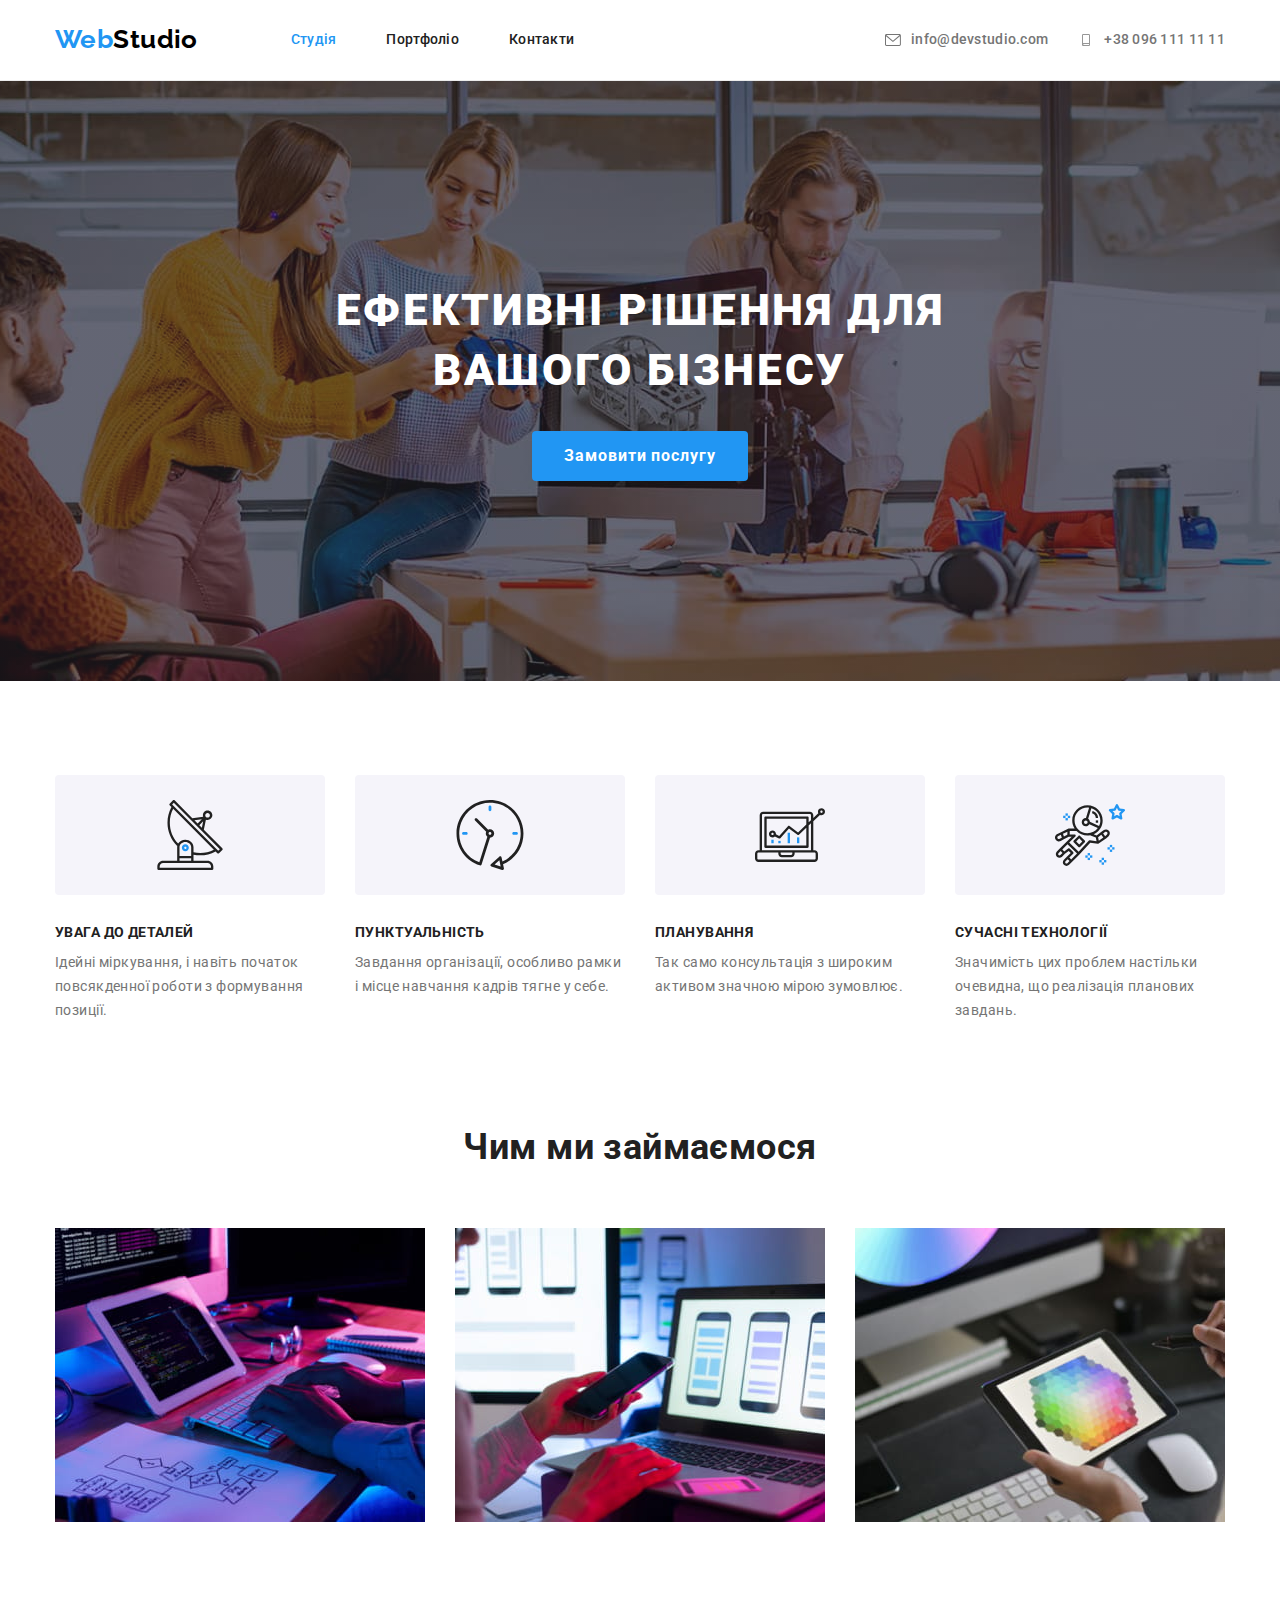
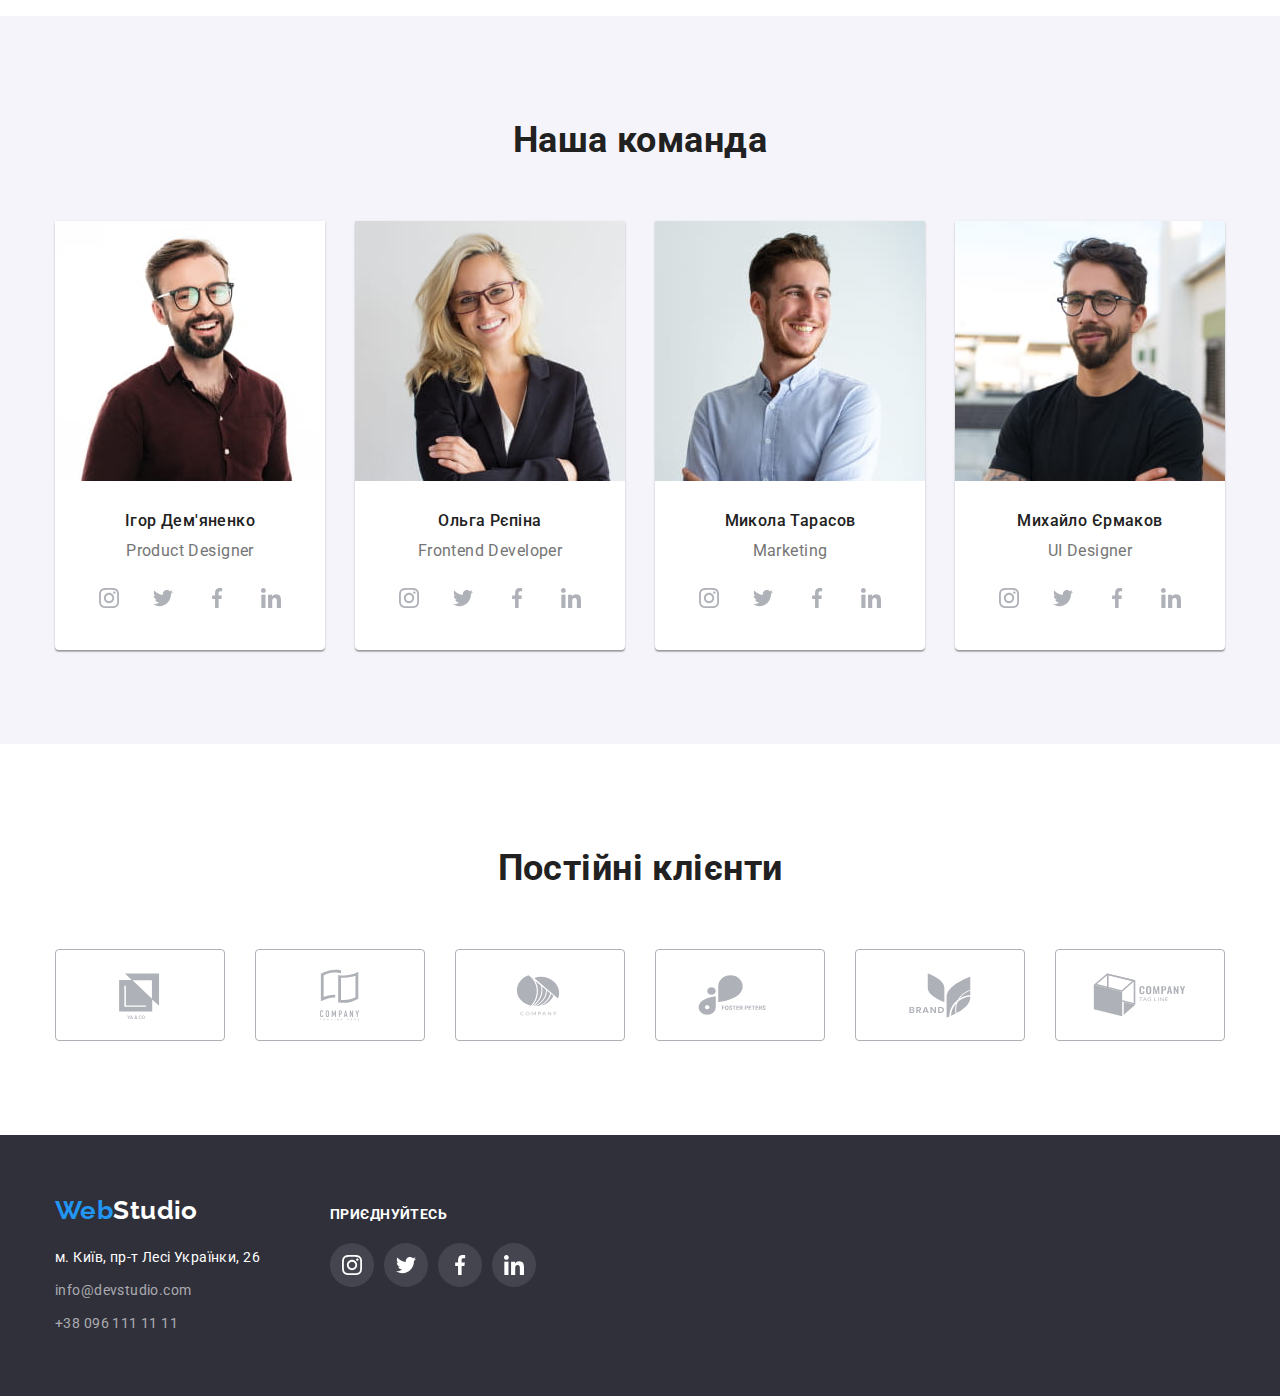
==== index.html @ e2927cfb "склоновано з проєкту goit-markup-hw-04" ====
<!DOCTYPE html>
<html lang="uk">
<head>
   <meta charset="UTF-8">
   <meta http-equiv="X-UA-Compatible" content="IE=edge">
   <meta name="viewport" content="width=device-width, initial-scale=1.0">
   <title>WebStudio</title>

   <link rel="preconnect" href="https://fonts.googleapis.com">
   <link rel="preconnect" href="https://fonts.gstatic.com" crossorigin>
   <link href="https://fonts.googleapis.com/css2?family=Raleway:wght@700&family=Roboto:wght@400;500;700;900&display=swap"
      rel="stylesheet">
   <link rel="stylesheet" href="https://cdnjs.cloudflare.com/ajax/libs/modern-normalize/1.1.0/modern-normalize.min.css">
   <link rel="stylesheet" href="./css/styles.css">
</head>
<body>

   <header class="page-header">
      <div class="main-nav" >
      <nav class="header-nav">
         <a href="./index.html" class="logo"><span class="logo-accent">Web</span>Studio</a>
         <ul class="site-nav list">
            <li class="item"><a href="./index.html" class="link current">Студія</a></li>
            <li class="item"><a href="./portfolio.html" class="link">Портфоліо</a></li>
            <li class="item"><a href="#" class="link">Контакти</a></li>
         </ul>
      </nav>   
      <ul class="contact-nav list">
         <li class="item">
            <a href="mailto:info@devstudio.com" class="link">
               <svg class="icon-envelope">
                  <use href="./images/icons.svg#icon-envelope"></use>
               </svg>
            info@devstudio.com
            </a>
         </li>
         <li class="item">
            <a href="tel:+380961111111" class="link">
               <svg class="icon-smartphone">
                  <use href="./images/icons.svg#icon-smartphone"></use>
               </svg>
            +38 096 111 11 11
            </a>
         </li>
      </ul> 
      </div>
   </header>

   <main>

<!--hero-->
      <section class="hero section">
         <div class="container hero-content">
            <h1 class="hero-title">Ефективні рішення для вашого бізнесу</h1>
            <button type="button" class="button primary hero-em pointer">Замовити послугу</button>
         </div>
      </section>


<!--features-->
      <section class="section">  
         <div class="container"></div>
         <!--заховати в css для індексатора <h2>Особливості</h2>-->
         <h2 class="section-title visually-hidden">Особливості</h2>  
            <ul class="features list">
               <li class="item">
                  <div class="feature-thumb"> 
                     <svg class="feature-icon">
                        <use href="./images/icons.svg#icon-antenna"></use>
                     </svg>
                  </div>
                  <h3 class="title">Увага до деталей</h3>
                  <p class="text">Ідейні міркування, і навіть початок повсякденної роботи з формування позиції.</p>
               </li>
               <li class="item">
                  <div class="feature-thumb">
                     <svg class="feature-icon">
                        <use href="./images/icons.svg#icon-clock"></use>
                     </svg>
                  </div>
                  <h3 class="title">Пунктуальність</h3>
                  <p class="text">Завдання організації, особливо рамки і місце навчання кадрів тягне у себе.</p>
               </li>
               <li class="item">
                  <div class="feature-thumb">
                     <svg class="feature-icon">
                        <use href="./images/icons.svg#icon-diagram"></use>
                     </svg>
                  </div>
                  <h3 class="title">Планування</h3>
                  <p class="text">Так само консультація з широким активом значною мірою зумовлює.</p>  
               </li>
               <li class="item">
                  <div class="feature-thumb">
                     <svg class="feature-icon">
                        <use href="./images/icons.svg#icon-astronaut"></use>
                     </svg>
                  </div>
                  <h3 class="title">Сучасні технології</h3>
                  <p class="text">Значимість цих проблем настільки очевидна, що реалізація планових завдань.</p>
               </li>
            </ul>
         </div>
      </section>

<!--work-->
      <section class="section no-padding-top"><!--no-padding-top-->
         <div class="container">
         <h2 class="section-title works-title">Чим ми займаємося</h2>       
            <ul class="works list">
               <li class="item"><img class="pic" src="./images/img1.jpg" alt="робочий стіл за яким програміст прописує код" width="370"></li>
               <li class="item"><img class="pic" src="./images/img2.jpg" alt="на екрані ноутбука прототип додатку телефона, що тримає в лівій руці" width="370"></li>
               <li class="item"><img class="pic" src="./images/img3.jpg" alt="кольорова палітра на екрані планшету, який в лівій руці" width="370"></li>
            </ul>
         </div>
      </section>

<!--team section-->
      <section class="team section">
         <div class="container">
         <h2 class="section-title team-title">Наша команда</h2>
            <ul class="team list">
               <li class="avatar">
                  <img class="pic userpic" src="./images/avatar1.jpg" alt="молодик чорнявець в окулярах з бородою в коричневій сорочці" width="270">
                  <div class="user-discr"> 
                     <h3 class="title user-title">Ігор Дем'яненко</h3>
                     <p class="text" lang="en">Product Designer</p>
                  </div>
                  <div class="social-thumb">               
                     <ul class="list social-icons">
                        <li class="social-item">
                           <a href="#" class="link social-link">
                              <svg class="social-icon"> 
                                 <use href="./images/icons.svg#icon-instagram"></use>
                              </svg>
                           </a>
                        </li>
                        <li class="social-item">
                           <a href="#" class="link social-link">
                              <svg class="social-icon">
                                 <use href="./images/icons.svg#icon-twitter"></use>
                              </svg>
                           </a>
                        </li>
                        <li class="social-item">
                           <a href="#" class="link social-link">
                              <svg class="social-icon">
                                 <use href="./images/icons.svg#icon-facebook"></use>
                              </svg>
                           </a>
                        </li>
                        <li class="social-item">
                           <a href="#" class="link social-link">
                              <svg class="social-icon">
                                 <use href="./images/icons.svg#icon-linkedin"></use>
                              </svg>
                           </a>
                        </li>
                     </ul>
                  </div>
               </li>
               
               <li class="avatar">
                  <img class="pic userpic" src="./images/avatar2.jpg" alt="молода усміхнена жінка, білявка в окулярах, в чорному жакеті" width="270">
                  <div class="user-discr">
                     <h3 class="title user-title">Ольга Рєпіна</h3>
                     <p class="text" lang="en">Frontend Developer</p>
                  </div>
                  <div class="social-thumb">
                     <ul class="list social-icons">
                        <li class="social-item">
                           <a href="#" class="link social-link">
                              <svg class="social-icon">
                                 <use href="./images/icons.svg#icon-instagram"></use>
                              </svg>
                           </a>
                        </li>
                        <li class="social-item">
                           <a href="#" class="link social-link">
                              <svg class="social-icon">
                                 <use href="./images/icons.svg#icon-twitter"></use>
                              </svg>
                           </a>
                        </li>
                        <li class="social-item">
                           <a href="#" class="link social-link">
                              <svg class="social-icon">
                                 <use href="./images/icons.svg#icon-facebook"></use>
                              </svg>
                           </a>
                        </li>
                        <li class="social-item">
                           <a href="#" class="link social-link">
                              <svg class="social-icon">
                                 <use href="./images/icons.svg#icon-linkedin"></use>
                              </svg>
                           </a>
                        </li>
                     </ul>
                  </div>
               </li>
               
               <li class="avatar">
                  <img class="pic userpic" src="./images/avatar3.jpg" alt="усміхнений молодик в блакитній сорочці дивиться в сторону" width="270">
                  <div class="user-discr">
                     <h3 class="title user-title">Микола Тарасов</h3>
                     <p class="text" lang="en">Marketing</p>
                  </div>
                  <div class="social-thumb">
                     <ul class="list social-icons">
                        <li class="social-item">
                           <a href="#" class="link social-link">
                              <svg class="social-icon">
                                 <use href="./images/icons.svg#icon-instagram"></use>
                              </svg>
                           </a>
                        </li>
                        <li class="social-item">
                           <a href="#" class="link social-link">
                              <svg class="social-icon">
                                 <use href="./images/icons.svg#icon-twitter"></use>
                              </svg>
                           </a>
                        </li>
                        <li class="social-item">
                           <a href="#" class="link social-link">
                              <svg class="social-icon">
                                 <use href="./images/icons.svg#icon-facebook"></use>
                              </svg>
                           </a>
                        </li>
                        <li class="social-item">
                           <a href="#" class="link social-link">
                              <svg class="social-icon">
                                 <use href="./images/icons.svg#icon-linkedin"></use>
                              </svg>
                           </a>
                        </li>
                     </ul>
                  </div>
               </li>
               
               <li class="avatar">
                  <img class="pic userpic" src="./images/avatar4.jpg" alt="смуглявий чорнявець в окуляр з бородою та у чорній тенісці" width="270">
                  <div class="user-discr">
                     <h3 class="title user-title">Михайло Єрмаков</h3>
                     <p class="text" lang="en">UI Designer</p>
                  </div>
                  <div class="social-thumb">
                     <ul class="list social-icons">
                        <li class="social-item">
                           <a href="#" class="link social-link">
                              <svg class="social-icon">
                                 <use href="./images/icons.svg#icon-instagram"></use>
                              </svg>
                           </a>
                        </li>
                        <li class="social-item">
                           <a href="#" class="link social-link">
                              <svg class="social-icon">
                                 <use href="./images/icons.svg#icon-twitter"></use>
                              </svg>
                           </a>
                        </li>
                        <li class="social-item">
                           <a href="#" class="link social-link">
                              <svg class="social-icon">
                                 <use href="./images/icons.svg#icon-facebook"></use>
                              </svg>
                           </a>
                        </li>
                        <li class="social-item">
                           <a href="#" class="link social-link">
                              <svg class="social-icon">
                                 <use href="./images/icons.svg#icon-linkedin"></use>
                              </svg>
                           </a>
                        </li>
                     </ul>
                  </div>
               </li>
            </ul>
         </div>
      </section>

<!-- Clients -->
      <section class="section clients">
         <div class="container">
            <h2 class="section-title">Постійні клієнти</h2>
            <ul class="list clients-logo">
               <li class="client-item">
                  <a class="link client-link" href="#"> 
                     <svg class="client-icon"> 
                        <use href="./images/icons.svg#icon-logo-client-1">
                        </use>
                     </svg>
                  </a>
               </li>
               <li class="client-item">
                  <a class="link client-link" href="#">
                     <svg class="client-icon">
                        <use href="./images/icons.svg#icon-logo-client-2">
                        </use>
                     </svg>
                  </a>
               </li>
               <li class="client-item">
                  <a class="link client-link" href="#">
                     <svg class="client-icon">
                        <use href="./images/icons.svg#icon-logo-client-3">
                        </use>
                     </svg>
                  </a>
               </li>
               <li class="client-item">
                  <a class="link client-link" href="#">
                     <svg class="client-icon">
                        <use href="./images/icons.svg#icon-logo-client-4">
                        </use>
                     </svg>
                  </a>
               </li>
               <li class="client-item">
                  <a class="link client-link" href="#">
                     <svg class="client-icon">
                        <use href="./images/icons.svg#icon-logo-client-5">
                        </use>
                     </svg>
                  </a>
               </li>
               <li class="client-item">
                  <a class="link client-link" href="#">
                     <svg class="client-icon">
                        <use href="./images/icons.svg#icon-logo-client-6">
                        </use>
                     </svg>
                  </a>
               </li>
            </ul>
         </div>
      </section>
  </main>

  <!--footer-->
   <footer class="footer">
      <div class="container">
         <div class="footer-container">
            <a href="./index.html" class="logo"><span class="logo-accent">Web</span>Studio</a>
            <address class="address">               
               <ul class="contacts list">
                  <li class="item"><a class="guide link" href="https://goo.gl/maps/SQqqBB3wvyVHREDV7" target="_blank" rel="noopener nofollow noreferrer">м. Київ, пр-т Лесі Українки, 26</a></li>
                  <li class="item"><a class="contact link" href="mailto:info@devstudio.com">info@devstudio.com</a></li>
                  <li class="item"><a class="contact link" href="tel:+380961111111">+38 096 111 11 11</a></li>
               </ul>
            </address>
         </div>
         <div class="footer-thumb">
            <h3 class="title">Приєднуйтесь</h3>
            <ul class="list social-icons">
               <li class="social-item">
                  <a class="link social-link" href="#">
                     <svg class="social-icon">
                        <use href="./images/icons.svg#icon-instagram"></use>
                     </svg>
                  </a>
               </li>
               <li class="social-item">
                  <a class="link social-link" href="#">
                     <svg class="social-icon">
                        <use href="./images/icons.svg#icon-twitter"></use>
                     </svg>
                  </a>
               </li>
               <li class="social-item">
                  <a class="link social-link" href="#">
                     <svg class="social-icon ">
                        <use href="./images/icons.svg#icon-facebook"></use>
                     </svg>
                  </a>
               </li>
               <li class="social-item">
                  <a class="link social-link" href="#">
                     <svg class="social-icon">
                        <use href="./images/icons.svg#icon-linkedin"></use>
                     </svg>
                  </a>
               </li>
            </ul>
         </div>  
      </div>
   </footer>
</body>
</html>
---- css/styles.css ----
/* завантажується з нормалайз
html {
    box-sizing: border-box;
}
*,
*::before, 
*::after {
    box-sizing: inherit;
}*/
:root {
    --primary-background-color: #F5F5F5;
    --secondary-background-color: #F5F4FA;
    --primary-text-color: #757575;
    --secondary-text-color: #212121;
    --accent-color: #2196F3;
    --primary-white-color: #ffffff;
    --secondary-white: rgba(255, 255, 255, 0.6);
    --brand-color: #000000;
    --footer-bg-color: #2F303A;
    --gradient-hero: rgba(47, 48, 58, 0.4);
    --icon-current-color: #AFB1B8;

    --border-header-stroke: #ECECEC;
    --border-card-stroke: #EEEEEE;

    --box-shadow-portfolio: 0px 1px 1px rgba(0, 0, 0, 0.12),
        0px 4px 4px rgba(0, 0, 0, 0.06),
        1px 4px 6px rgba(0, 0, 0, 0.16);
    --box-shadow-portfolio-filter: 0px 3px 1px rgba(0, 0, 0, 0.1),
        0px 1px 2px rgba(0, 0, 0, 0.08),
        0px 2px 2px rgba(0, 0, 0, 0.12);

    --main-font-family: Roboto;
    --logo-font-family: Raleway;
}
body {
    /*margin: 0; теж нормалізатора*/
    background-color: var(--primary-white-color);
    color: var(--primary-text-color);

    font-family: var(--main-font-family), sans-serif;
    /*font-style: normal;
    font-weight: 400;*/
    font-size: 14px;
    line-height: 1.7;
    letter-spacing: 0.03em;

}
h1,h2,h3,h4,h5,h6,p {
    margin: 0;
}

.list {
    padding: 0;
    margin: 0;

    list-style: none;
    }
.link {
    text-decoration: none;
}

/*Стилі main index.html*/
/*header*/

.page-header {
    border-bottom-width: 1px;
    border-bottom-style: solid;
    border-bottom-color: var(--border-header-stroke);
}
.main-nav {
    display: flex;
    align-items: center;
    margin-left: auto;
    margin-right: auto;
    width: 1200px;
    padding-left: 15px;
    padding-right: 15px;

}

.header-nav {
    display: flex;
}
.logo {
    display: block;
    align-items: center;
    padding-top: 24px;
    padding-bottom: 25px;
    
    color: var(--brand-color);
    text-decoration: none;
    font-family: var(--logo-font-family);
    font-weight: 700;
    font-size: 26px;
    line-height: 1.2;
}
.logo-accent {
    
    color: var(--accent-color);
}

.site-nav {
    display: flex;
    margin-left: 93px;

    font-weight: 500;
    line-height: 1.14;
    letter-spacing: 0.02em;
}
.site-nav .item:not(:first-child) {
    margin-left: 50px;
}

.site-nav .link {
    display: block;
    padding-top: 32px;
    padding-bottom: 32px;

    color: var(--secondary-text-color);
}
.site-nav .link:hover, 
.site-nav .link:focus,
.site-nav .link.current,
.contact-nav .link:hover,
.contact-nav .link:focus {
    color: var(--accent-color);
}

.contact-nav .link:hover .icon-envelope,
.contact-nav .link:focus .icon-envelope,
.contact-nav .link:hover .icon-smartphone,
.contact-nav .link:focus .icon-smartphone {
    fill: var(--accent-color)
}

.contact-nav {
    display: flex;
    margin-left: auto;

    font-weight: 500;
    line-height: 1.14;
    letter-spacing: 0.02em;
}

.contact-nav .link {
    width: 100%;
    height: 100%;
    display: flex;
    align-items: center;
    justify-content: center;
    
    padding-top: 32px;
    padding-bottom: 32px;
   
    color: var(--primary-text-color);
}
.contact-nav .item +.item {
    margin-left: 30px;
}

.icon-envelope,
.icon-smartphone {
    margin-right: 10px;
    width: 16px;
    height: 12px;
    fill: var(--primary-text-color)
}

/*section hero*/
.hero.section {
    max-width: 1600px;
    height: 600px;
    margin-left: auto;
    margin-right: auto;

    background-image: linear-gradient(to right, var(--gradient-hero), var(--gradient-hero)), url(../images/hero.jpg);
    background-repeat: no-repeat;
    background-position: center;
    background-size: cover;

    padding: 0;
}
.container {
    margin-left: auto;
    margin-right: auto;
    width: 1200px;
    padding-left: 15px;
    padding-right: 15px;
}

.container.hero-content {
    display: flex;
    flex-direction: column;
    align-items: center;
    text-align: center;

    padding-top: 200px;
    padding-bottom: 200px;
}


.hero-title {    
    margin-top: 0;
    margin-bottom: 30px;

    max-width: 696px;
    
         
    color: var(--primary-white-color);
    
    font-family: var(--main-font-family);
    font-weight: 900;
    font-size: 44px;
    line-height: 1.36;
    text-transform: uppercase;
    letter-spacing: 0.06em;

}
/*button hero*/
.button {
    display: inline-block;
    border: 1px solid transparent;
    border-radius: 4px;
    min-width: 73px;
    /* text-align: center; */
    padding: 6px 22px;

    color: var(--secondary-text-color);
    background-color: var(--secondary-background-color);
    border: var(--secondary-background-color);
    
    font-family: inherit;
    font-weight: 700;
    font-size: 16px;
    line-height: 1.88;
}
.button.hero-em {
    padding: 10px 32px;
    min-width: 216px;

    letter-spacing: 0.06em;
}
.button.primary {
    color: var(--primary-white-color);
    background: var(--accent-color);
}
.pointer {
    cursor: pointer;
}
.button:hover,
.button:focus,
.button:active {
    color: var(--primary-white-color);
    background: var(--accent-color);
    border-color: var(--accent-color);
}

.section {
    padding-top: 94px;
    padding-bottom: 94px;

}
.section.no-padding-top {
    padding-top: 0px;
    
}
.section-title {
    margin-top: 0;
    margin-bottom: 50px;
    color: var(--secondary-text-color);

    /*font-weight: 700;defolt for title*/
    font-size: 36px;
    line-height: 1.7;
    text-align: center;
}
.section-title.visually-hidden {
    position: absolute;
    clip: rect(0 0 0 0);
    width: 1px;
    height: 1px;
    margin: -1px;
}
/*features*/

.features {
    display: flex;
    flex-wrap: wrap;
    justify-content: center;
}
.features .item {
    width: 270px;
    background-color: #fff;
}
.features .item +.item {
    margin-left: 30px;
}

.feature-thumb {
    display: block;
    width: 270px;
    height: 120px;
    padding: 25px 100px;
    margin-bottom: 30px;

    background-color: var(--secondary-background-color);
    border-radius: 4px;
        
} 
.feature-icon {
    width: 70px;
    height: 70px;
}

.features .title {
    margin-bottom: 10px;

    color: var(--secondary-text-color);

    font-size: 14px;
    /*font-weight: 700;defolt*/
    line-height: 1.14;
    text-transform: uppercase;
}
.features .text {
    margin-top: 0;
    margin-bottom: 0;
    line-height: 1.71;
    /* or 171% */
}

/*work*/
.works {
    display: flex;
    justify-content: center;
     
}
.works .item +.item {
    margin-left: 30px;
}
.pic {
    display: block;
}

/*team section*/
.team.list {
    display: flex;
}
.team .avatar +.avatar {
    margin-left: 30px;
}

.team.section {
    background-color: var(--secondary-background-color);
}
.avatar {
    display: flex;
    flex-direction: column;
    align-items: center;
    background-color: var(--primary-white-color);
    box-shadow: 0px 1px 3px rgba(0, 0, 0, 0.12), 0px 1px 1px rgba(0, 0, 0, 0.14), 0px 2px 1px rgba(0, 0, 0, 0.2);
    border-radius: 0px 0px 4px 4px;
}

.user-discr {
    padding-top: 30px;
    text-align: center;
    
}
.user-title {
    margin-bottom: 10px;
}


.team .title {
    color: var(--secondary-text-color);

    font-weight: 500;
    font-size: 16px;
    line-height: 1.2;
}

.team .text {
    color:var(--primary-text-color);

    font-size: 16px;
    line-height: 1.2;
}

.social-thumb {
    padding: 16px 32px 30px 32px;
}
.avatar .social-icons {
    display: flex;
    justify-content: center;
}

.avatar .social-item {
    width: 44px;
    height: 44px; 
}

.social-item +.social-item {
    margin-left: 10px;
}

.avatar .social-link {
    width: 100%;
    height: 100%;
    display: flex;
    align-items: center;
    justify-content: center;
    border-radius: 50%;
}

.avatar .social-link:hover,
.avatar .social-link:focus {
    background-color: var(--accent-color);
}

.avatar .social-link:hover .social-icon,
.avatar .social-link:focus .social-icon {
    fill:var(--primary-white-color)
}
.avatar .social-icon {
    width: 20px;
    height: 20px;
    fill: var(--icon-current-color);
}


/*clients*/
.clients-logo {
    display: flex;
    flex-wrap: wrap;
    justify-content: center;
}

.client-item {
    width: 170px;
    height: 92px;
    
}

.client-item +.client-item {
    margin-left: 30px;
}

.client-link {
    width: 100%;
    height: 100%;
    display: flex;
    justify-content: center;
    padding: 16px 32px;
    border: 1px solid var(--icon-current-color);
    border-radius: 4px;
}

.client-link:hover,
.client-link:focus {
    border: 1px solid var(--accent-color);
}

.client-link:hover .client-icon,
.client-link:focus .client-icon {
    fill: var(--accent-color)
}

.client-icon {
    
    width: 106px;
    height: 60px;
    fill: var(--icon-current-color);
}


/*footer*/
.footer {
    padding-top: 60px;
    padding-bottom: 60px;

    background-color: var(--footer-bg-color);
}

.footer .container {
    display: flex;
    justify-content: flex-start;
    align-items: baseline;
    
}
.footer-container  {
    flex-direction: column;
       
}

.footer .logo {
    padding-top: 0px;
    padding-bottom: 0px;
    margin-bottom: 20px;

    color: var(--primary-white-color);
}

.address {
    font-style: inherit;
}


.contacts.list {
    display: flex;
    flex-direction: column;
}

.contacts .item:not(:last-child) {
    margin-bottom: 9px;
}

.guide {
    color: var(--primary-white-color);
    line-height: 1.71;
    /* or 171% */
}

.contact {
    color: var(--secondary-white);
    line-height: 1.71;
    /* or 171% */
}

.contacts .contact:hover,
.contacts .contact:focus {
    color: var(--accent-color)
}

.footer-thumb {
    width: 206px;
    height: 80px;
    
    margin-left: 70px;   
}

.footer-thumb .title {
    margin-top: 0;
    margin-bottom: 20px;
    
    font-size: 14px;
    line-height: 1.14;
    text-transform: uppercase;

    color: var(--primary-white-color);
}

.footer-thumb .social-icons {
    display: flex;
    justify-content: center;
    align-items: center; 
}

.footer-thumb .social-item {
    width: 44px;
    height: 44px;
}

.social-item+.social-item {
    margin-left: 10px;
}

.footer-thumb .social-link {
    width: 100%;
    height: 100%;
    display: flex;
    align-items: center;
    justify-content: center;
    border-radius: 50%;
    background-color: rgba(255, 255, 255, 0.1);
    color: var(--primary-white-color); 
}

.footer-thumb .social-link:hover,
.footer-thumb .social-link:focus {
    background-color: var(--accent-color);
}

.footer-thumb .social-icon {
    width: 20px;
    height: 20px;
    fill: currentColor;
}


/*Стилі main portfolio.html*/
/*filter list*/
.container.filter-container {   
    justify-content: center;
}

.filter-list {
    display: flex;
    justify-content: center;
    padding-top: 0;
    padding-right: 0;
    padding-bottom: 0px;
    padding-left: 0;
    
    margin-bottom: 50px;
}

.filter-list .item +.item {
    margin-left: 8px;
}
.filter {
    color: var(--secondary-text-color);

    font-weight: 500;
    font-size: 16px;
    line-height: 1.62;
}

.button.filter:hover,
.button.filter:focus {
    color: var(--primary-white-color);
    background-color: var(--accent-color);
    box-shadow: var(--box-shadow-portfolio-filter);
}

/*portfolio projects list*/
.projects {
    display: flex;
    flex-wrap: wrap;
}

.project.card {
    width: 370px;
    margin-right: 30px;
    margin-bottom: 30px;

    background-color: var(--primary-white-color);
    border: 1px solid var(--border-card-stroke);
}

.card:nth-child(3n) {
    margin-right: 0;
}
.card:nth-last-child(-n+3) {
    margin-bottom: 0;
}
.project.card:hover {
    box-shadow: var(--box-shadow-portfolio);
}

.col {
    display: flex;
    flex-direction: column;
    align-items: flex-start;
    padding-top: 20px;
    padding-right: 24px;
    padding-bottom: 20px;
    padding-left: 24px;
    
}
.col .title {
    margin-bottom: 4px;
}

.projects .title {
    color: var(--secondary-text-color);

    /*font-weight: 700; defolt for title*/
    font-size: 18px;
    line-height: 2;
    letter-spacing: 0.06em;
}

.project .filter-item {
    color: var(--primary-text-color);

    font-size: 16px;
    line-height: 1.88;
}
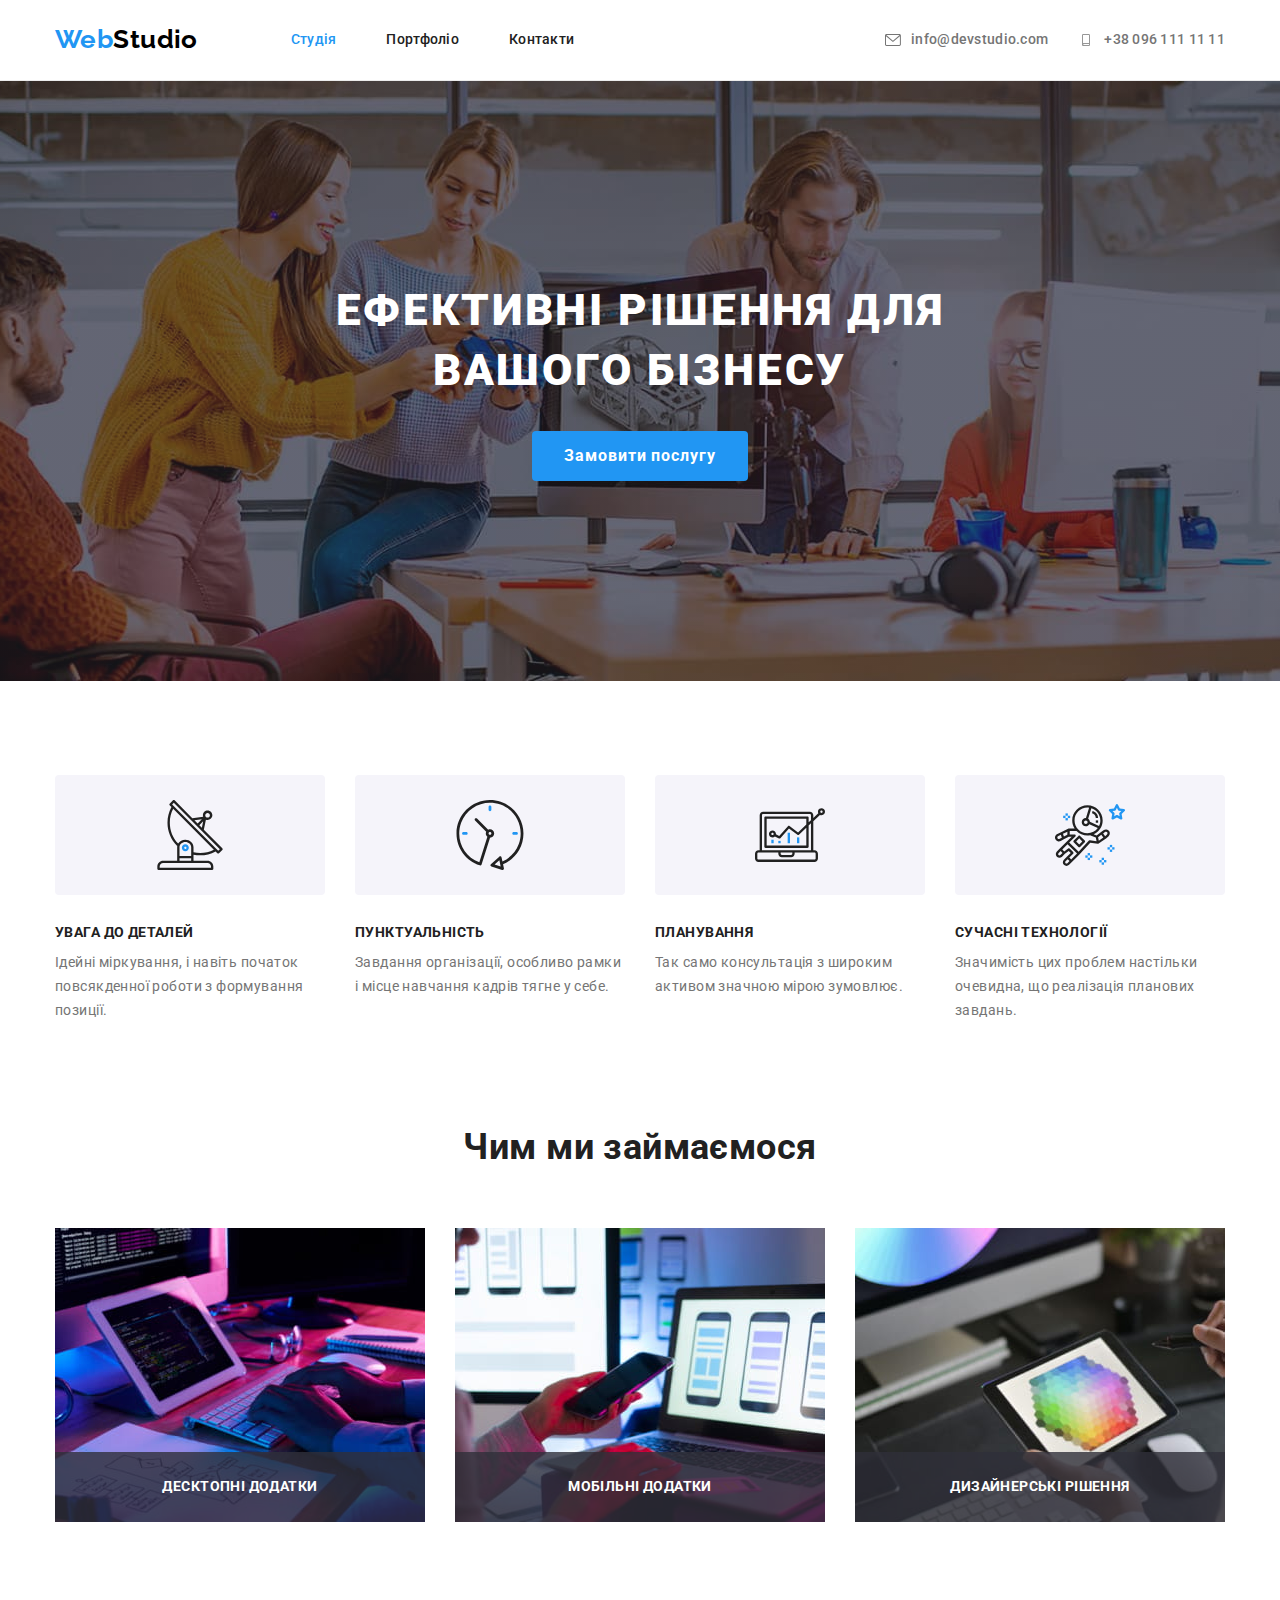
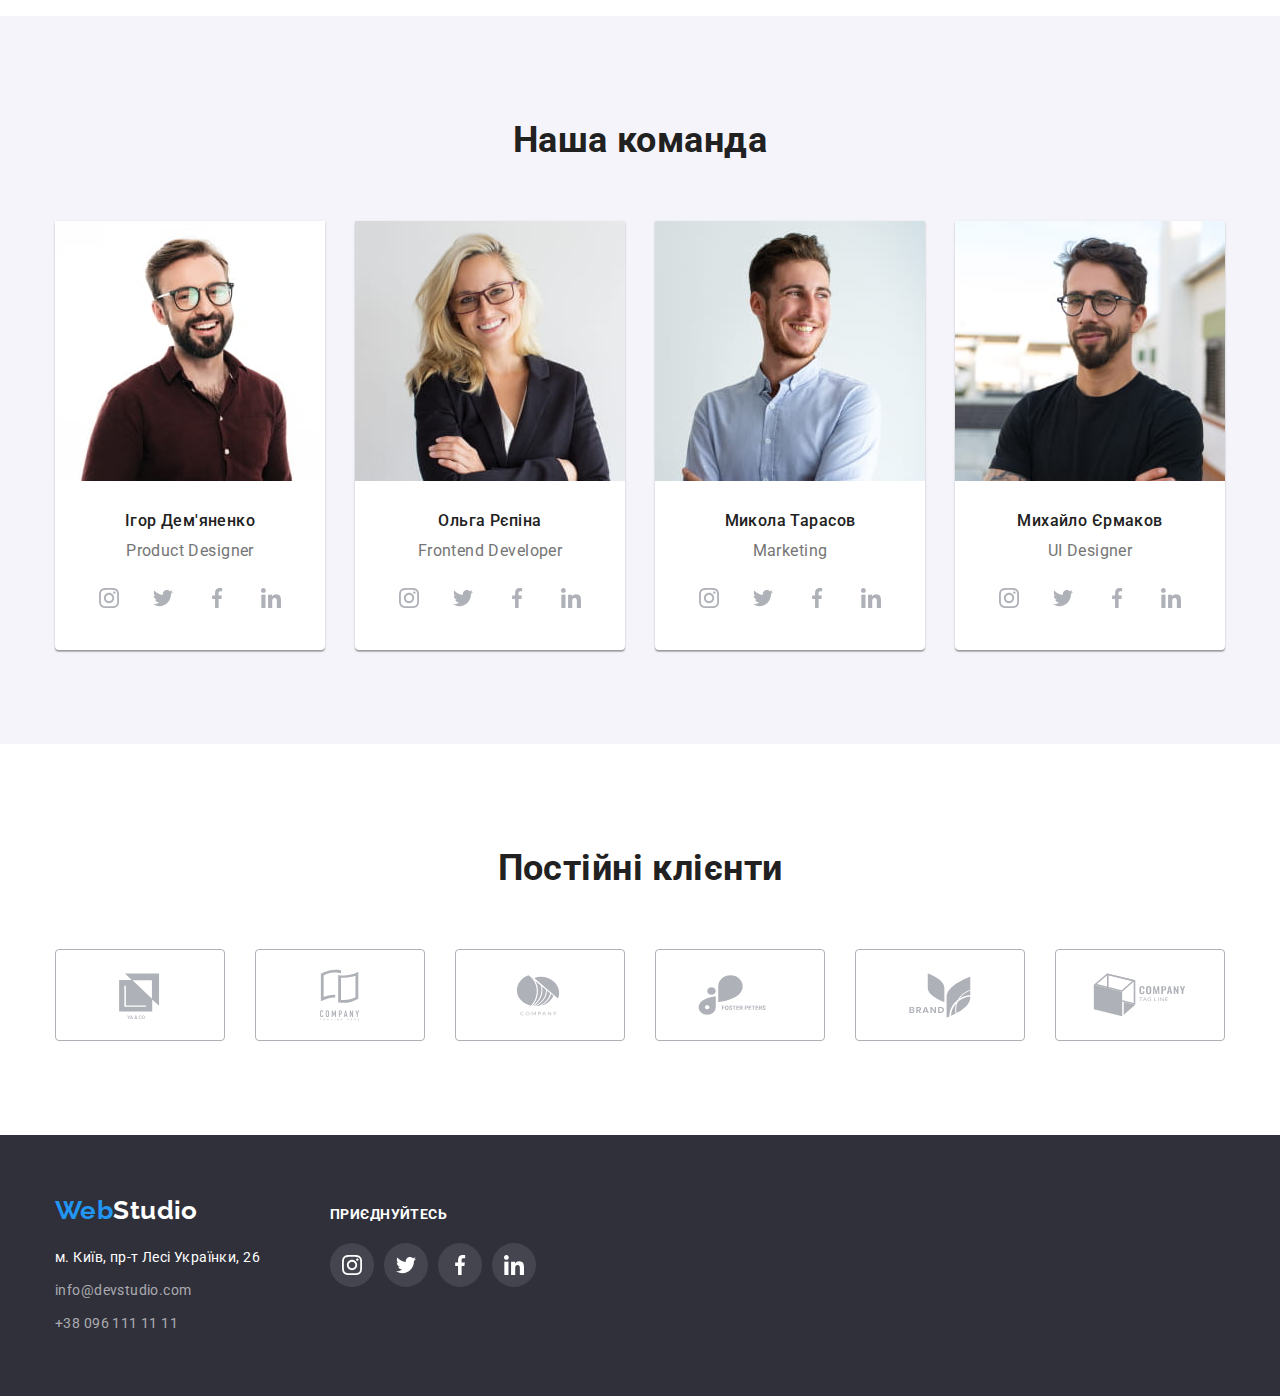
==== commit c522bbf1: "виконано розмітку, підключено js мод.вікна" ====
--- a/index.html
+++ b/index.html
@@ -52,7 +52,7 @@
       <section class="hero section">
          <div class="container hero-content">
             <h1 class="hero-title">Ефективні рішення для вашого бізнесу</h1>
-            <button type="button" class="button primary hero-em pointer">Замовити послугу</button>
+            <button type="button" class="button primary hero-em pointer" data-modal-open>Замовити послугу</button>
          </div>
       </section>
 
@@ -108,9 +108,24 @@
          <div class="container">
          <h2 class="section-title works-title">Чим ми займаємося</h2>       
             <ul class="works list">
-               <li class="item"><img class="pic" src="./images/img1.jpg" alt="робочий стіл за яким програміст прописує код" width="370"></li>
-               <li class="item"><img class="pic" src="./images/img2.jpg" alt="на екрані ноутбука прототип додатку телефона, що тримає в лівій руці" width="370"></li>
-               <li class="item"><img class="pic" src="./images/img3.jpg" alt="кольорова палітра на екрані планшету, який в лівій руці" width="370"></li>
+               <li class="item descr">
+                  <img class="pic" src="./images/img1.jpg" alt="робочий стіл за яким програміст прописує код" width="370">
+                  <div class="descr-thumb">
+                     <h3 class="work-descr">Десктопні додатки</h3>
+                  </div>
+               </li>
+               <li class="item descr">
+                  <img class="pic" src="./images/img2.jpg" alt="на екрані ноутбука прототип додатку телефона, що тримає в лівій руці" width="370">
+                  <div class="descr-thumb">
+                     <h3 class="work-descr">Мобільні додатки</h3>
+                  </div>
+               </li>
+               <li class="item descr">
+                  <img class="pic" src="./images/img3.jpg" alt="кольорова палітра на екрані планшету, який в лівій руці" width="370">
+                  <div class="descr-thumb">
+                     <h3 class="work-descr">Дизайнерські рішення</h3>
+                  </div>
+               </li>
             </ul>
          </div>
       </section>
@@ -341,7 +356,7 @@
       </section>
   </main>
 
-  <!--footer-->
+<!--footer-->
    <footer class="footer">
       <div class="container">
          <div class="footer-container">
@@ -389,5 +404,19 @@
          </div>  
       </div>
    </footer>
+
+
+<!--modal window-->
+   <div class="backdrop is-hidden" data-modal>
+      <div class="modal">
+         <button class="close-btn" data-modal-close>
+            <svg class="close-icon">
+               <use href="./images/icons.svg#icon-close-btn"></use>
+            </svg>
+         </button>
+      </div>
+   </div>
+   
+   <script src="./js/modal.js"></script>
 </body>
 </html>--- a/css/styles.css
+++ b/css/styles.css
@@ -8,6 +8,9 @@
     box-sizing: inherit;
 }*/
 :root {
+    --transition-duration: 250ms;
+    --transition-timing-function: cubic-bezier(0.4, 0, 0.2, 1);
+
     --primary-background-color: #F5F5F5;
     --secondary-background-color: #F5F4FA;
     --primary-text-color: #757575;
@@ -18,17 +21,33 @@
     --brand-color: #000000;
     --footer-bg-color: #2F303A;
     --gradient-hero: rgba(47, 48, 58, 0.4);
+    --descr-opacity: rgba(47, 48, 58, 0.8);
+    --descr-accent-opacity: rgba(33, 150, 243, 0.9);
     --icon-current-color: #AFB1B8;
 
     --border-header-stroke: #ECECEC;
     --border-card-stroke: #EEEEEE;
 
+    --avatar-box-shadow: 0px 1px 3px rgba(0, 0, 0, 0.12), 
+        0px 1px 1px rgba(0, 0, 0, 0.14), 
+        0px 2px 1px rgba(0, 0, 0, 0.2);
+    --avatar-border-radius: 0px 0px 4px 4px;
+
+    --box-shadow-portfolio-filter: 0px 3px 1px rgba(0, 0, 0, 0.1),
+        0px 1px 2px rgba(0, 0, 0, 0.08),
+        0px 2px 2px rgba(0, 0, 0, 0.12);
     --box-shadow-portfolio: 0px 1px 1px rgba(0, 0, 0, 0.12),
         0px 4px 4px rgba(0, 0, 0, 0.06),
         1px 4px 6px rgba(0, 0, 0, 0.16);
-    --box-shadow-portfolio-filter: 0px 3px 1px rgba(0, 0, 0, 0.1),
-        0px 1px 2px rgba(0, 0, 0, 0.08),
-        0px 2px 2px rgba(0, 0, 0, 0.12);
+   
+    --modal-backdrop-color: rgba(0, 0, 0, 0.2);
+    --modal-window-box-shadow: 0px 1px 3px rgba(0, 0, 0, 0.12),
+        0px 1px 1px rgba(0, 0, 0, 0.14),
+        0px 2px 1px rgba(0, 0, 0, 0.2);
+    --modal-window-border-radius: 4px;
+
+    --modal-close-btn-border: 1px solid rgba(0, 0, 0, 0.1);
+    --modal-close-btn-box-shadow: 0px 1px 3px rgba(0, 0, 0, 0.12), 0px 1px 1px rgba(0, 0, 0, 0.14), 0px 2px 1px rgba(0, 0, 0, 0.2);
 
     --main-font-family: Roboto;
     --logo-font-family: Raleway;
@@ -124,13 +143,22 @@
 .site-nav .link.current,
 .contact-nav .link:hover,
 .contact-nav .link:focus {
+    transition-property: color;
+    transition-duration: var(--transition-duration);
+    transition-timing-function: var(--transition-timing-function);
+
     color: var(--accent-color);
+   
 }
 
 .contact-nav .link:hover .icon-envelope,
 .contact-nav .link:focus .icon-envelope,
 .contact-nav .link:hover .icon-smartphone,
 .contact-nav .link:focus .icon-smartphone {
+    transition-property: fill;
+    transition-duration: var(--transition-duration);
+    transition-timing-function: var(--transition-timing-function);
+
     fill: var(--accent-color)
 }
 
@@ -251,8 +279,12 @@
 .button:hover,
 .button:focus,
 .button:active {
+    transition-property: color, background-color, border-color;
+    transition-duration: var(--transition-duration);
+    transition-timing-function: var(--transition-timing-function);
+
     color: var(--primary-white-color);
-    background: var(--accent-color);
+    background-color: var(--accent-color);
     border-color: var(--accent-color);
 }
 
@@ -291,8 +323,8 @@
 }
 .features .item {
     width: 270px;
-    background-color: #fff;
-}
+}
+
 .features .item +.item {
     margin-left: 30px;
 }
@@ -339,6 +371,29 @@
 .works .item +.item {
     margin-left: 30px;
 }
+.descr {
+    position:relative;
+}
+.descr-thumb {
+    position: absolute;
+    bottom: 0;
+    width: 100%;
+    height: 70px;
+
+    background-color: var(--descr-opacity);
+}
+
+.work-descr {
+    position: absolute;
+    top:50%;
+    left:50%;
+    transform: translate(-50%, -50%);
+    font-size: 14px;
+    line-height: 1.14;   
+    text-transform: uppercase;
+
+    color: var(--primary-white-color);
+}
 .pic {
     display: block;
 }
@@ -359,8 +414,8 @@
     flex-direction: column;
     align-items: center;
     background-color: var(--primary-white-color);
-    box-shadow: 0px 1px 3px rgba(0, 0, 0, 0.12), 0px 1px 1px rgba(0, 0, 0, 0.14), 0px 2px 1px rgba(0, 0, 0, 0.2);
-    border-radius: 0px 0px 4px 4px;
+    box-shadow: var(--avatar-box-shadow);
+    border-radius: var(--avatar-border-radius);
 }
 
 .user-discr {
@@ -416,11 +471,19 @@
 
 .avatar .social-link:hover,
 .avatar .social-link:focus {
+    transition-property: background-color;
+    transition-duration: var(--transition-duration);
+    transition-timing-function: var(--transition-timing-function);
+
     background-color: var(--accent-color);
 }
 
 .avatar .social-link:hover .social-icon,
 .avatar .social-link:focus .social-icon {
+    transition-property: fill;
+    transition-duration: var(--transition-duration);
+    transition-timing-function: var(--transition-timing-function);
+
     fill:var(--primary-white-color)
 }
 .avatar .social-icon {
@@ -459,11 +522,19 @@
 
 .client-link:hover,
 .client-link:focus {
+    transition-property: border;
+    transition-duration: var(--transition-duration);
+    transition-timing-function: var(--transition-timing-function);
+
     border: 1px solid var(--accent-color);
 }
 
 .client-link:hover .client-icon,
 .client-link:focus .client-icon {
+    transition-property: fill;
+    transition-duration: var(--transition-duration);
+    transition-timing-function: var(--transition-timing-function);
+
     fill: var(--accent-color)
 }
 
@@ -530,6 +601,10 @@
 
 .contacts .contact:hover,
 .contacts .contact:focus {
+    transition-property: color;
+    transition-duration: var(--transition-duration);
+    transition-timing-function: var(--transition-timing-function);
+    
     color: var(--accent-color)
 }
 
@@ -579,6 +654,10 @@
 
 .footer-thumb .social-link:hover,
 .footer-thumb .social-link:focus {
+    transition-property: background-color;
+    transition-duration: var(--transition-duration);
+    transition-timing-function: var(--transition-timing-function);
+
     background-color: var(--accent-color);
 }
 
@@ -619,6 +698,10 @@
 
 .button.filter:hover,
 .button.filter:focus {
+    transition-property: color, background-color, box-shadow;
+    transition-duration: var(--transition-duration);
+    transition-timing-function: var(--transition-timing-function);
+
     color: var(--primary-white-color);
     background-color: var(--accent-color);
     box-shadow: var(--box-shadow-portfolio-filter);
@@ -648,6 +731,44 @@
 .project.card:hover {
     box-shadow: var(--box-shadow-portfolio);
 }
+
+.project.card:hover .card-descr {
+    opacity: 1;
+    transform: translateY(0);
+}
+
+.card-thumb {
+    position: relative;
+    overflow: hidden;
+}
+
+
+.card-descr {
+    position: absolute;
+    
+    top: 0;
+    left: 0;
+    width: 100%;
+    height: 100%;
+
+    opacity: 0;
+    transform: translateY(100%);
+
+    transition-property: opacity, transform;
+    transition-duration: var(--transition-duration);
+    transition-timing-function: var(--transition-timing-function);
+
+    overflow: auto;
+
+    padding: 63px 24px;
+    font-size: 18px;
+    line-height: 1.56;
+    /* or 156% */
+
+    color: var(--primary-white-color);
+    background-color: var(--descr-accent-opacity);
+}
+
 
 .col {
     display: flex;
@@ -678,4 +799,60 @@
     font-size: 16px;
     line-height: 1.88;
 }
-    +    
+
+/* modal window */
+.backdrop {
+    position:fixed;
+    top: 0;
+    left: 0;
+    width: 100%;
+    height: 100%;
+    background-color: var(--modal-backdrop-color);
+}
+
+.backdrop.is-hidden {
+    opacity: 0;
+    pointer-events: none;
+    visibility:
+}
+
+.modal {
+    position: absolute;
+    top: 50%;
+    left: 50%;
+    transform: translate(-50%, -50%);
+
+    min-width: 528px;
+    min-height: 581px;
+    padding: 0;
+
+    background: var(--primary-white-color);
+    box-shadow: var(--modal-window-box-shadow);
+    border-radius: var(--modal-window-border-radius);
+}
+
+.close-btn {
+    position: absolute;
+    top: 0;
+    right: 0;
+
+    display: flex;
+    align-items: center;
+    margin-top: 8px;
+    margin-right: 8px;
+    width: 30px;
+    height: 30px;
+    border-radius: 50%;
+
+    background-color: var(--primary-white-color);
+    border: var(--modal-close-btn-border);
+    box-shadow: var(--modal-close-btn-box-shadow);
+}
+
+.close-icon {
+    width: 18px;
+    height: 18px;
+    fill: var(--brand-color);
+}
+
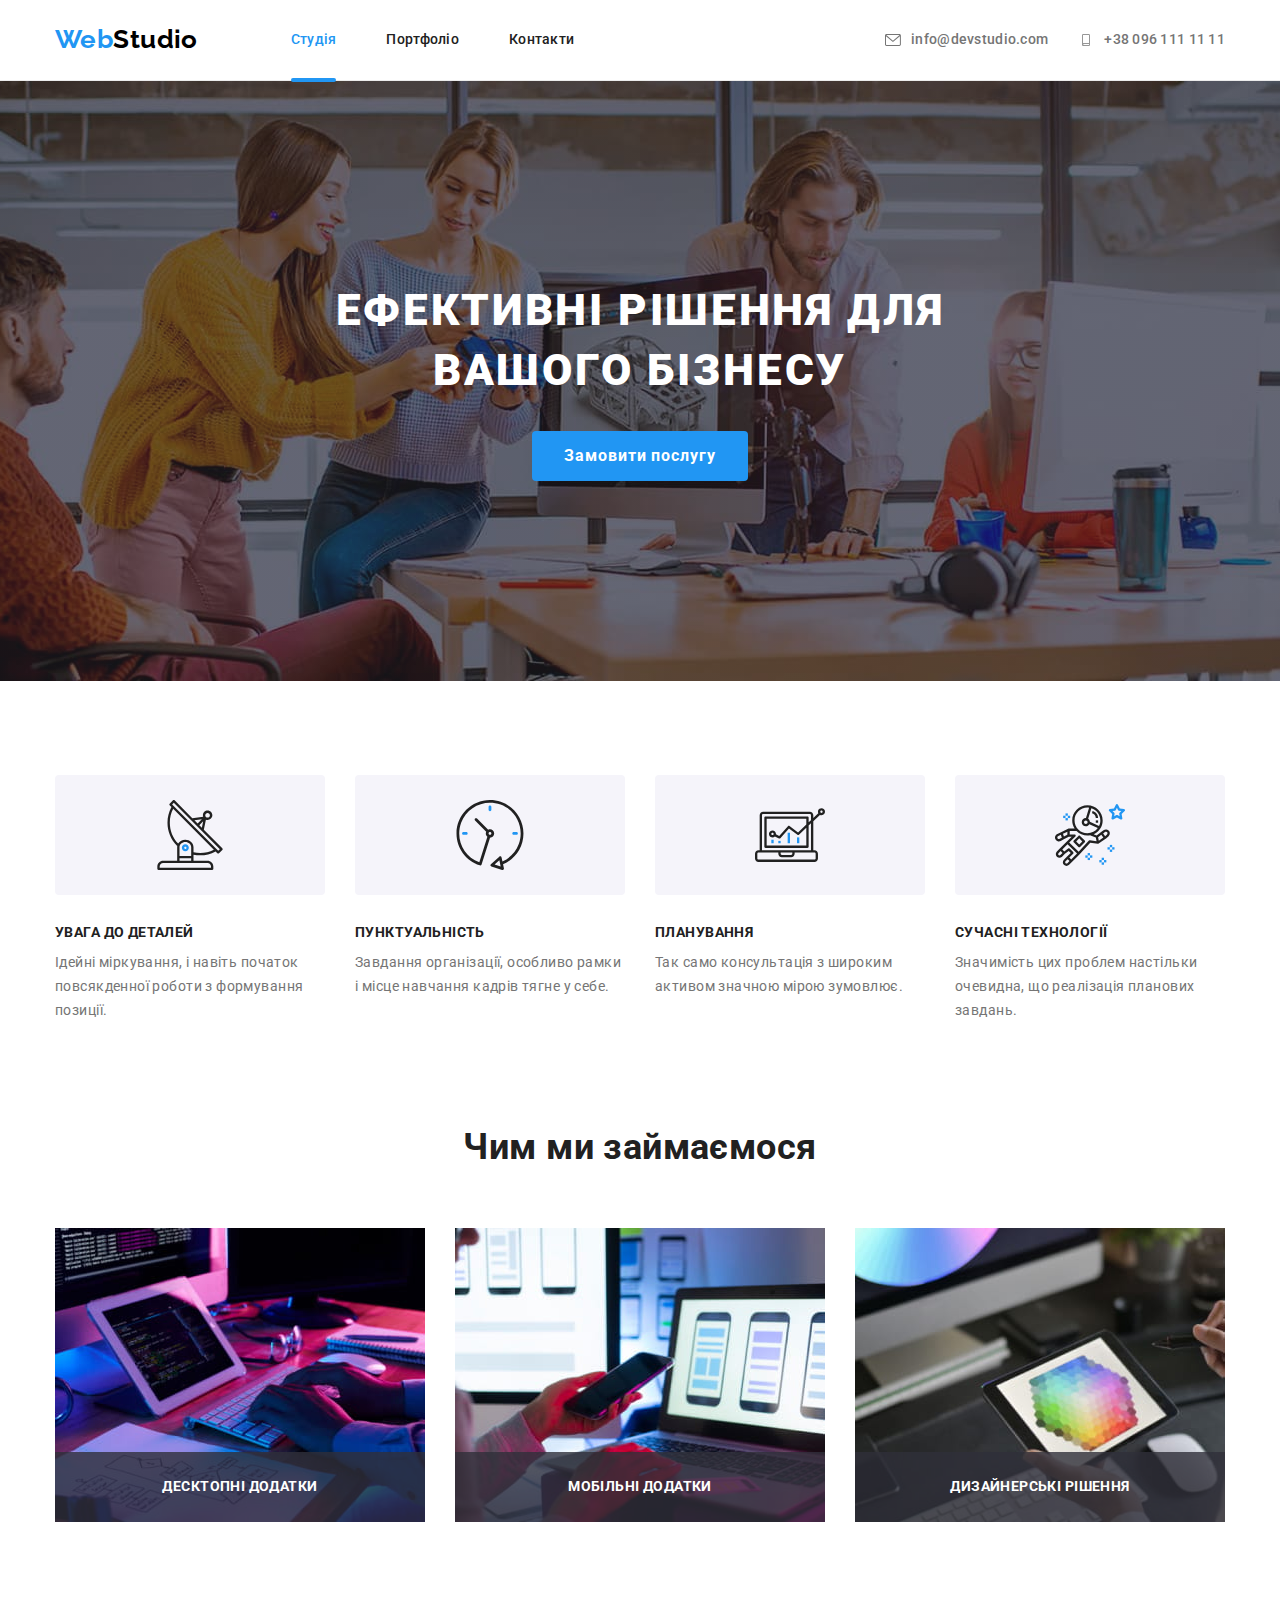
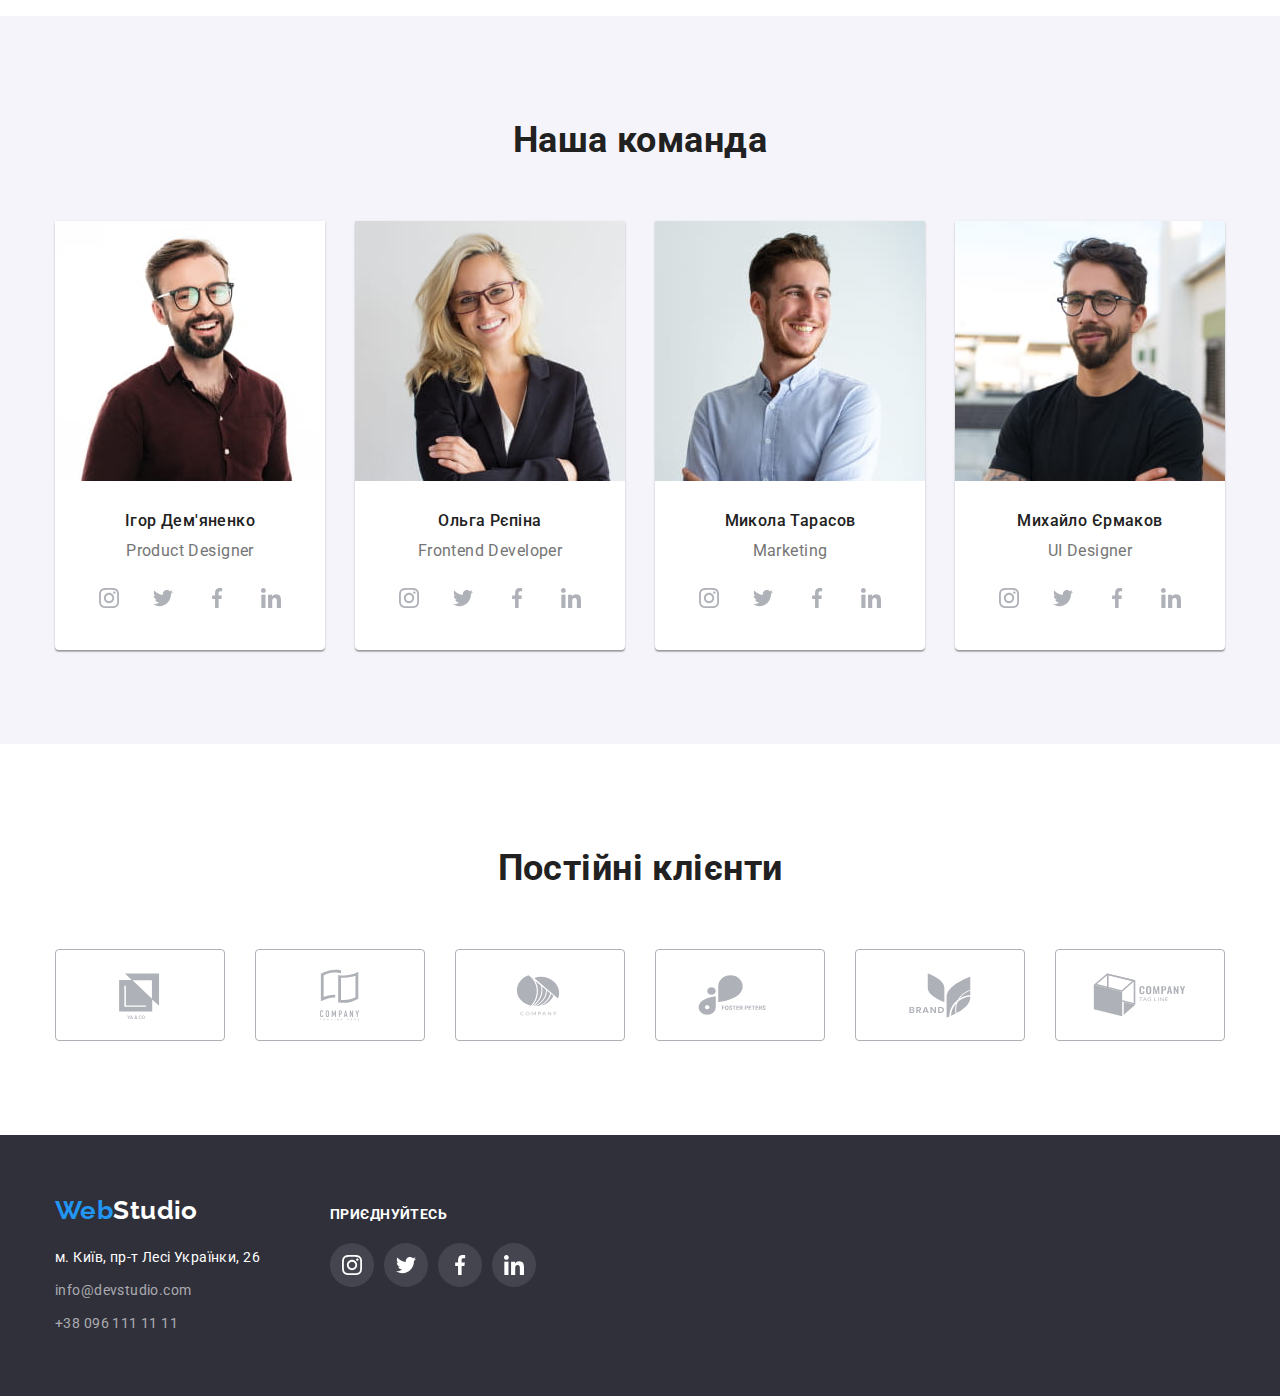
==== commit 8e993226: "додано короткий запис  transition" ====
--- a/index.html
+++ b/index.html
@@ -133,39 +133,40 @@
 <!--team section-->
       <section class="team section">
          <div class="container">
-         <h2 class="section-title team-title">Наша команда</h2>
+            <h2 class="section-title team-title">Наша команда</h2>
+
             <ul class="team list">
                <li class="avatar">
                   <img class="pic userpic" src="./images/avatar1.jpg" alt="молодик чорнявець в окулярах з бородою в коричневій сорочці" width="270">
-                  <div class="user-discr"> 
+                  <div class="user-descr"> 
                      <h3 class="title user-title">Ігор Дем'яненко</h3>
                      <p class="text" lang="en">Product Designer</p>
                   </div>
                   <div class="social-thumb">               
                      <ul class="list social-icons">
                         <li class="social-item">
-                           <a href="#" class="link social-link">
+                           <a href="#" class="link social-link" aria-label="instagram">
                               <svg class="social-icon"> 
                                  <use href="./images/icons.svg#icon-instagram"></use>
                               </svg>
                            </a>
                         </li>
                         <li class="social-item">
-                           <a href="#" class="link social-link">
+                           <a href="#" class="link social-link" aria-label="twitter">
                               <svg class="social-icon">
                                  <use href="./images/icons.svg#icon-twitter"></use>
                               </svg>
                            </a>
                         </li>
                         <li class="social-item">
-                           <a href="#" class="link social-link">
+                           <a href="#" class="link social-link" aria-label="facebook">
                               <svg class="social-icon">
                                  <use href="./images/icons.svg#icon-facebook"></use>
                               </svg>
                            </a>
                         </li>
                         <li class="social-item">
-                           <a href="#" class="link social-link">
+                           <a href="#" class="link social-link" aria-label="linkedin">
                               <svg class="social-icon">
                                  <use href="./images/icons.svg#icon-linkedin"></use>
                               </svg>
@@ -177,35 +178,35 @@
                
                <li class="avatar">
                   <img class="pic userpic" src="./images/avatar2.jpg" alt="молода усміхнена жінка, білявка в окулярах, в чорному жакеті" width="270">
-                  <div class="user-discr">
+                  <div class="user-descr">
                      <h3 class="title user-title">Ольга Рєпіна</h3>
                      <p class="text" lang="en">Frontend Developer</p>
                   </div>
                   <div class="social-thumb">
                      <ul class="list social-icons">
                         <li class="social-item">
-                           <a href="#" class="link social-link">
+                           <a href="#" class="link social-link" aria-label="instagram">
                               <svg class="social-icon">
                                  <use href="./images/icons.svg#icon-instagram"></use>
                               </svg>
                            </a>
                         </li>
                         <li class="social-item">
-                           <a href="#" class="link social-link">
+                           <a href="#" class="link social-link" aria-label="twitter">
                               <svg class="social-icon">
                                  <use href="./images/icons.svg#icon-twitter"></use>
                               </svg>
                            </a>
                         </li>
                         <li class="social-item">
-                           <a href="#" class="link social-link">
+                           <a href="#" class="link social-link" aria-label="facebook">
                               <svg class="social-icon">
                                  <use href="./images/icons.svg#icon-facebook"></use>
                               </svg>
                            </a>
                         </li>
                         <li class="social-item">
-                           <a href="#" class="link social-link">
+                           <a href="#" class="link social-link" aria-label="linkedin">
                               <svg class="social-icon">
                                  <use href="./images/icons.svg#icon-linkedin"></use>
                               </svg>
@@ -217,35 +218,35 @@
                
                <li class="avatar">
                   <img class="pic userpic" src="./images/avatar3.jpg" alt="усміхнений молодик в блакитній сорочці дивиться в сторону" width="270">
-                  <div class="user-discr">
+                  <div class="user-descr">
                      <h3 class="title user-title">Микола Тарасов</h3>
                      <p class="text" lang="en">Marketing</p>
                   </div>
                   <div class="social-thumb">
                      <ul class="list social-icons">
                         <li class="social-item">
-                           <a href="#" class="link social-link">
+                           <a href="#" class="link social-link" aria-label="instagram">
                               <svg class="social-icon">
                                  <use href="./images/icons.svg#icon-instagram"></use>
                               </svg>
                            </a>
                         </li>
                         <li class="social-item">
-                           <a href="#" class="link social-link">
+                           <a href="#" class="link social-link" aria-label="twitter">
                               <svg class="social-icon">
                                  <use href="./images/icons.svg#icon-twitter"></use>
                               </svg>
                            </a>
                         </li>
                         <li class="social-item">
-                           <a href="#" class="link social-link">
+                           <a href="#" class="link social-link" aria-label="facebook">
                               <svg class="social-icon">
                                  <use href="./images/icons.svg#icon-facebook"></use>
                               </svg>
                            </a>
                         </li>
                         <li class="social-item">
-                           <a href="#" class="link social-link">
+                           <a href="#" class="link social-link" aria-label="linkedin">
                               <svg class="social-icon">
                                  <use href="./images/icons.svg#icon-linkedin"></use>
                               </svg>
@@ -257,35 +258,35 @@
                
                <li class="avatar">
                   <img class="pic userpic" src="./images/avatar4.jpg" alt="смуглявий чорнявець в окуляр з бородою та у чорній тенісці" width="270">
-                  <div class="user-discr">
+                  <div class="user-descr">
                      <h3 class="title user-title">Михайло Єрмаков</h3>
                      <p class="text" lang="en">UI Designer</p>
                   </div>
                   <div class="social-thumb">
                      <ul class="list social-icons">
                         <li class="social-item">
-                           <a href="#" class="link social-link">
+                           <a href="#" class="link social-link" aria-label="instagram">
                               <svg class="social-icon">
                                  <use href="./images/icons.svg#icon-instagram"></use>
                               </svg>
                            </a>
                         </li>
                         <li class="social-item">
-                           <a href="#" class="link social-link">
+                           <a href="#" class="link social-link" aria-label="twitter">
                               <svg class="social-icon">
                                  <use href="./images/icons.svg#icon-twitter"></use>
                               </svg>
                            </a>
                         </li>
-                        <li class="social-item">
-                           <a href="#" class="link social-link">
+                        <li class="social-item"> 
+                           <a href="#" class="link social-link" aria-label="facebook">
                               <svg class="social-icon">
                                  <use href="./images/icons.svg#icon-facebook"></use>
                               </svg>
                            </a>
                         </li>
                         <li class="social-item">
-                           <a href="#" class="link social-link">
+                           <a href="#" class="link social-link" aria-label="linkedin">
                               <svg class="social-icon">
                                  <use href="./images/icons.svg#icon-linkedin"></use>
                               </svg>
@@ -295,6 +296,7 @@
                   </div>
                </li>
             </ul>
+
          </div>
       </section>
 
@@ -302,6 +304,7 @@
       <section class="section clients">
          <div class="container">
             <h2 class="section-title">Постійні клієнти</h2>
+            
             <ul class="list clients-logo">
                <li class="client-item">
                   <a class="link client-link" href="#"> 
@@ -352,6 +355,7 @@
                   </a>
                </li>
             </ul>
+
          </div>
       </section>
   </main>
@@ -409,7 +413,7 @@
 <!--modal window-->
    <div class="backdrop is-hidden" data-modal>
       <div class="modal">
-         <button class="close-btn" data-modal-close>
+         <button class="close-btn" aria-label="close-btn" data-modal-close>
             <svg class="close-icon">
                <use href="./images/icons.svg#icon-close-btn"></use>
             </svg>
--- a/css/styles.css
+++ b/css/styles.css
@@ -74,7 +74,8 @@
     margin: 0;
 
     list-style: none;
-    }
+}
+
 .link {
     text-decoration: none;
 }
@@ -137,27 +138,41 @@
     padding-bottom: 32px;
 
     color: var(--secondary-text-color);
-}
+    transition: color var(--transition-duration) var(--transition-timing-function);
+    
+}
+
 .site-nav .link:hover, 
 .site-nav .link:focus,
 .site-nav .link.current,
 .contact-nav .link:hover,
 .contact-nav .link:focus {
-    transition-property: color;
-    transition-duration: var(--transition-duration);
-    transition-timing-function: var(--transition-timing-function);
-
+    
     color: var(--accent-color);
-   
+}
+
+.current {
+    position: relative;  
+}
+
+.current::after {
+    position: absolute;
+    content: '';
+    bottom: -0.1rem;
+    
+    display: block;
+    
+    width: 100%;
+    height: 4px;
+    border-radius: 2px;
+     
+    background-color: var(--accent-color);
 }
 
 .contact-nav .link:hover .icon-envelope,
 .contact-nav .link:focus .icon-envelope,
 .contact-nav .link:hover .icon-smartphone,
 .contact-nav .link:focus .icon-smartphone {
-    transition-property: fill;
-    transition-duration: var(--transition-duration);
-    transition-timing-function: var(--transition-timing-function);
 
     fill: var(--accent-color)
 }
@@ -182,6 +197,8 @@
     padding-bottom: 32px;
    
     color: var(--primary-text-color);
+    transition: color var(--transition-duration) var(--transition-timing-function);
+    
 }
 .contact-nav .item +.item {
     margin-left: 30px;
@@ -192,7 +209,10 @@
     margin-right: 10px;
     width: 16px;
     height: 12px;
-    fill: var(--primary-text-color)
+
+    fill: var(--primary-text-color);
+
+    transition: fill var(--transition-duration) var(--transition-timing-function); 
 }
 
 /*section hero*/
@@ -257,6 +277,11 @@
     color: var(--secondary-text-color);
     background-color: var(--secondary-background-color);
     border: var(--secondary-background-color);
+
+    transition: color var(--transition-duration) var(--transition-timing-function), 
+    background-color var(--transition-duration) var(--transition-timing-function), 
+    border-color var(--transition-duration) var(--transition-timing-function);
+    
     
     font-family: inherit;
     font-weight: 700;
@@ -279,10 +304,6 @@
 .button:hover,
 .button:focus,
 .button:active {
-    transition-property: color, background-color, border-color;
-    transition-duration: var(--transition-duration);
-    transition-timing-function: var(--transition-timing-function);
-
     color: var(--primary-white-color);
     background-color: var(--accent-color);
     border-color: var(--accent-color);
@@ -374,6 +395,7 @@
 .descr {
     position:relative;
 }
+
 .descr-thumb {
     position: absolute;
     bottom: 0;
@@ -388,6 +410,7 @@
     top:50%;
     left:50%;
     transform: translate(-50%, -50%);
+
     font-size: 14px;
     line-height: 1.14;   
     text-transform: uppercase;
@@ -418,7 +441,7 @@
     border-radius: var(--avatar-border-radius);
 }
 
-.user-discr {
+.user-descr {
     padding-top: 30px;
     text-align: center;
     
@@ -467,22 +490,19 @@
     align-items: center;
     justify-content: center;
     border-radius: 50%;
+
+    transition: background-color var(--transition-duration) var(--transition-timing-function);
+    
 }
 
 .avatar .social-link:hover,
 .avatar .social-link:focus {
-    transition-property: background-color;
-    transition-duration: var(--transition-duration);
-    transition-timing-function: var(--transition-timing-function);
 
     background-color: var(--accent-color);
 }
 
 .avatar .social-link:hover .social-icon,
 .avatar .social-link:focus .social-icon {
-    transition-property: fill;
-    transition-duration: var(--transition-duration);
-    transition-timing-function: var(--transition-timing-function);
 
     fill:var(--primary-white-color)
 }
@@ -490,6 +510,9 @@
     width: 20px;
     height: 20px;
     fill: var(--icon-current-color);
+
+    transition: fill var(--transition-duration) var(--transition-timing-function);
+   
 }
 
 
@@ -518,22 +541,19 @@
     padding: 16px 32px;
     border: 1px solid var(--icon-current-color);
     border-radius: 4px;
+
+    transition: border var(--transition-duration) var(--transition-timing-function);
+    
 }
 
 .client-link:hover,
 .client-link:focus {
-    transition-property: border;
-    transition-duration: var(--transition-duration);
-    transition-timing-function: var(--transition-timing-function);
-
+    
     border: 1px solid var(--accent-color);
 }
 
 .client-link:hover .client-icon,
 .client-link:focus .client-icon {
-    transition-property: fill;
-    transition-duration: var(--transition-duration);
-    transition-timing-function: var(--transition-timing-function);
 
     fill: var(--accent-color)
 }
@@ -542,7 +562,10 @@
     
     width: 106px;
     height: 60px;
+
     fill: var(--icon-current-color);
+
+    transition: fill var(--transition-duration) var(--transition-timing-function);  
 }
 
 
@@ -594,17 +617,17 @@
 }
 
 .contact {
-    color: var(--secondary-white);
+    
     line-height: 1.71;
     /* or 171% */
+    color: var(--secondary-white);
+
+    transition: color var(--transition-duration) var(--transition-timing-function);
 }
 
 .contacts .contact:hover,
 .contacts .contact:focus {
-    transition-property: color;
-    transition-duration: var(--transition-duration);
-    transition-timing-function: var(--transition-timing-function);
-    
+   
     color: var(--accent-color)
 }
 
@@ -650,14 +673,12 @@
     border-radius: 50%;
     background-color: rgba(255, 255, 255, 0.1);
     color: var(--primary-white-color); 
+
+    transition: background-color var(--transition-duration) var(--transition-timing-function);
 }
 
 .footer-thumb .social-link:hover,
 .footer-thumb .social-link:focus {
-    transition-property: background-color;
-    transition-duration: var(--transition-duration);
-    transition-timing-function: var(--transition-timing-function);
-
     background-color: var(--accent-color);
 }
 
@@ -689,18 +710,21 @@
     margin-left: 8px;
 }
 .filter {
-    color: var(--secondary-text-color);
 
     font-weight: 500;
     font-size: 16px;
     line-height: 1.62;
+
+    color: var(--secondary-text-color);
+
+    transition: color var(--transition-duration) var(--transition-timing-function), 
+    background-color var(--transition-duration) var(--transition-timing-function), 
+    box-shadow var(--transition-duration) var(--transition-timing-function);
+  
 }
 
 .button.filter:hover,
 .button.filter:focus {
-    transition-property: color, background-color, box-shadow;
-    transition-duration: var(--transition-duration);
-    transition-timing-function: var(--transition-timing-function);
 
     color: var(--primary-white-color);
     background-color: var(--accent-color);
@@ -720,6 +744,7 @@
 
     background-color: var(--primary-white-color);
     border: 1px solid var(--border-card-stroke);
+    transition: box-shadow var(--transition-duration) var(--transition-timing-function);
 }
 
 .card:nth-child(3n) {
@@ -745,20 +770,16 @@
 
 .card-descr {
     position: absolute;
-    
     top: 0;
     left: 0;
     width: 100%;
     height: 100%;
 
-    opacity: 0;
+   /*  opacity: 0; */
     transform: translateY(100%);
-
-    transition-property: opacity, transform;
-    transition-duration: var(--transition-duration);
-    transition-timing-function: var(--transition-timing-function);
-
-    overflow: auto;
+    transition: transform var(--transition-duration) var(--transition-timing-function);
+    
+    /* overflow: auto; */
 
     padding: 63px 24px;
     font-size: 18px;
@@ -808,13 +829,13 @@
     left: 0;
     width: 100%;
     height: 100%;
-    background-color: var(--modal-backdrop-color);
+    background-color: var(--modal-backdrop-color);   
 }
 
 .backdrop.is-hidden {
     opacity: 0;
     pointer-events: none;
-    visibility:
+    visibility: ;
 }
 
 .modal {
@@ -827,7 +848,7 @@
     min-height: 581px;
     padding: 0;
 
-    background: var(--primary-white-color);
+    background-color: var(--primary-white-color);
     box-shadow: var(--modal-window-box-shadow);
     border-radius: var(--modal-window-border-radius);
 }
@@ -843,16 +864,23 @@
     margin-right: 8px;
     width: 30px;
     height: 30px;
+    
     border-radius: 50%;
-
+    border: var(--modal-close-btn-border);
     background-color: var(--primary-white-color);
-    border: var(--modal-close-btn-border);
     box-shadow: var(--modal-close-btn-box-shadow);
+
+    transition: background-color var(--transition-duration) var(--transition-timing-function);
+}
+
+.close-icon:hover {
+    fill: var(--accent-color);
 }
 
 .close-icon {
     width: 18px;
     height: 18px;
     fill: var(--brand-color);
-}
-
+    transition: fill var(--transition-duration) var(--transition-timing-function);
+}
+
